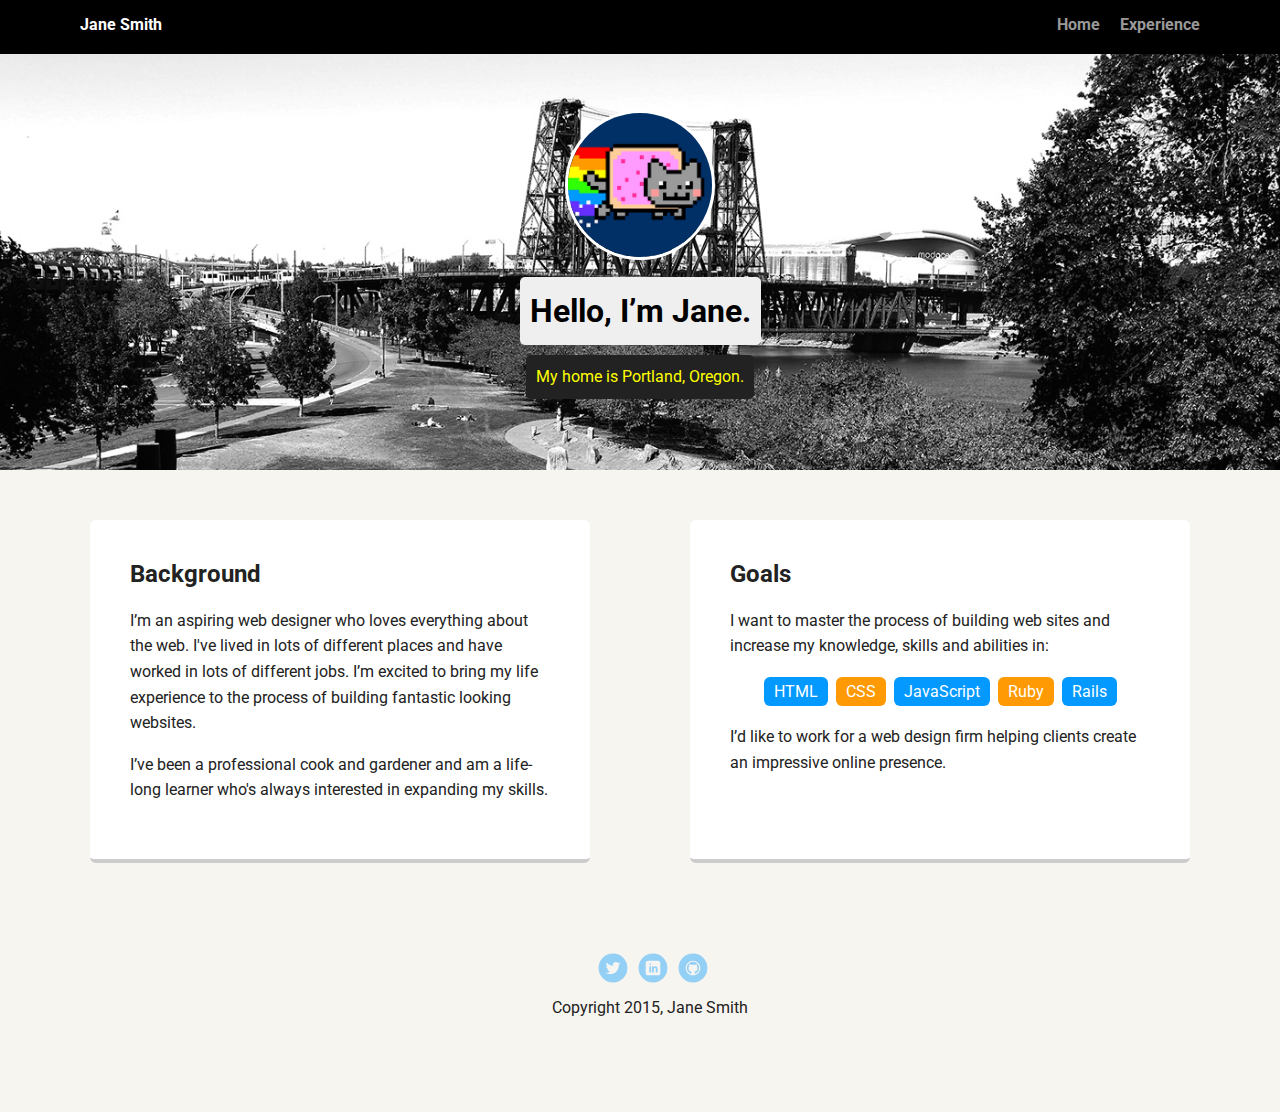
==== index.html @ 9819c8c0 "Downloaded zip file, and uploaded into text editor" ====
<!doctype html>
<html lang="en">
<head>
  <meta charset="utf-8">
  <title>Jane Smith's Profile</title>
  <meta name="viewport" content="width=device-width, initial-scale=1.0">
  <link rel="stylesheet" href="styles.css">
  <link href="https://fonts.googleapis.com/css?family=Muli%7CRoboto:400,300,500,700,900" rel="stylesheet"></head>
  <body>

    <div class="main-nav">
        <ul class="nav">
          <li class="name">Jane Smith</li>
          <li><a href="#">Home</a></li>
          <li><a href="#">Experience</a></li>
        </ul>
    </div>

    <header>
      <img src="images/me.png" alt="Drawing of Jane Smith" class="profile-image">
      <h1 class="tag name">Hello, I’m Jane.</h1>
      <p class="tag location">My home is Portland, Oregon.</p>
    </header>

    <main class="flex">
      <div class="card">
        <h2>Background</h2>
        <p>I’m an aspiring web designer who loves everything about the web. I've lived in lots of different places and have worked in lots of different jobs. I’m excited to bring my life experience to the process of building fantastic looking websites.</p>
        <p>I’ve been a professional cook and gardener and am a life-long learner who's always interested in expanding my skills.</p>
      </div> 

      <div class="card">
        <h2>Goals</h2>
        <p>I want to master the process of building web sites and increase my knowledge, skills and abilities in:</p>
        <ul class="skills">
          <li>HTML</li>
          <li>CSS</li>
          <li>JavaScript</li>
          <li>Ruby</li>
          <li>Rails</li>
        </ul>
        <p>I’d like to work for a web design firm helping clients create an impressive online presence.</p>
      </div> 

    </main>
    <footer>
      <ul>
        <li><a href="#" class="social twitter">Twitter</a></li>
        <li><a href="#" class="social linkedin">LinkedIn</a></li>
        <li><a href="#" class="social github">Github</a></li>
      </ul>
      <p class="copyright">Copyright 2015, Jane Smith</p>
    </footer>
  </body>
  </html>
---- styles.css ----
/* Global Layout Set-up */
* { 
  box-sizing: border-box;
}
  
body {
  margin: 0;
  padding: 0;
  text-align: center;
  font-family: 'Roboto', sans-serif;
  color: #222;
  background: #f7f5f0;
}
/* Link Styles */

a {
  text-decoration: none;
  color: #999;
}
a:hover {
  color: #6633ff;
}

/* Section Styles */

.main-nav {
  width: 100%;
  background: black;
  min-height: 30px;
  padding: 10px;
  position: fixed;
  text-align: center;
}
.nav {
  display: flex;
  justify-content: space-around;
  font-weight: 700;
  list-style-type: none;
  margin: 0 auto;
  padding: 0;
}

.nav .name {
    display: block;
    margin-right: auto;
    color: white;
}
.nav li {
  padding: 5px 10px 10px 10px;
}
.nav a {
  transition: all .5s;
}
.nav a:hover {
  color: white
}

header {
  text-align: center;
  background: url('images/portland.jpg') no-repeat top center ;
  background-size: cover;
  overflow: hidden;
  padding-top: 60px;
}
header {
  line-height: 1.5;
}
header .profile-image {
  margin-top: 50px;
  width: 150px;
  height: 150px;
  border-radius: 50%;
  border: 3px solid white;
  transition: all .5s;
}
header .profile-image:hover {
  transform: scale(1.2) rotate(5deg);
}
.tag {
  background-color: #efefef;
  color: black;
  padding: 10px;
  border-radius: 5px;
  display: table;
  margin: 10px auto;
} 
.location {
  background-color: #222;
  color: yellow;
}
.card {
  margin: 30px;
  padding: 20px 40px 40px;
  max-width: 500px;
  text-align: left;
  background: #fff;
  border-bottom: 4px solid #ccc;
  border-radius: 6px;
  transition: all .5s;
}
.card:hover {
  border-color: #ff99ff;
}

ul.skills {
  padding: 0;
  text-align: center;
}

.skills li {
  border-radius: 6px;
  display: inline-block;
  background: #ff9904;
  color: white;
  padding: 5px 10px;
  margin: 2px;
}

.skills li:nth-child(odd) {
  background: #0399ff;
}

footer {
  width: 100%;
  min-height: 30px;
  padding: 20px 0 40px 20px;
}

footer .copyright {
  top: -8px;
  font-size: .75em;
}

footer ul {
  list-style-type: none;
  margin: 0;
  padding: 0;
}

footer ul li {
  display: inline-block;
}

a.social {
  display: inline-block;
  text-indent: -9999px;
  margin-left: 5px;
  width: 30px;
  height: 30px;
  background-size: 30px 30px;
  opacity: .4;
  transition: all .5s;
}
a.twitter {
  background-image: url(images/twitter.svg);
}
a.linkedin {
  background-image: url(images/linkedin.svg);
}
a.github {
  background-image: url(images/github.svg);
}
a.social:hover {
  opacity: 1;
}
.clearfix {
  clear: both;
}

/* Styles for larger screens */
@media screen and (min-width: 720px) {
  
  .flex {
      display: -ms-flexbox;      /* TWEENER - IE 10 */
      display: flex; 
      max-width: 1200px;
      -ms-flex-pack: distribute;
      justify-content: space-around;
      margin: 0 auto;
  }

  header {
    min-height: 470px;
  }

  .nav {
    max-width: 1200px;
    padding: 0 30px;
  }


  main {
    padding-top: 20px;
  }

  main p {
    line-height: 1.6em;
  }

  footer {
    font-size: 1.3em;
    max-width: 1200px;
    margin: 40px auto;
  }

}
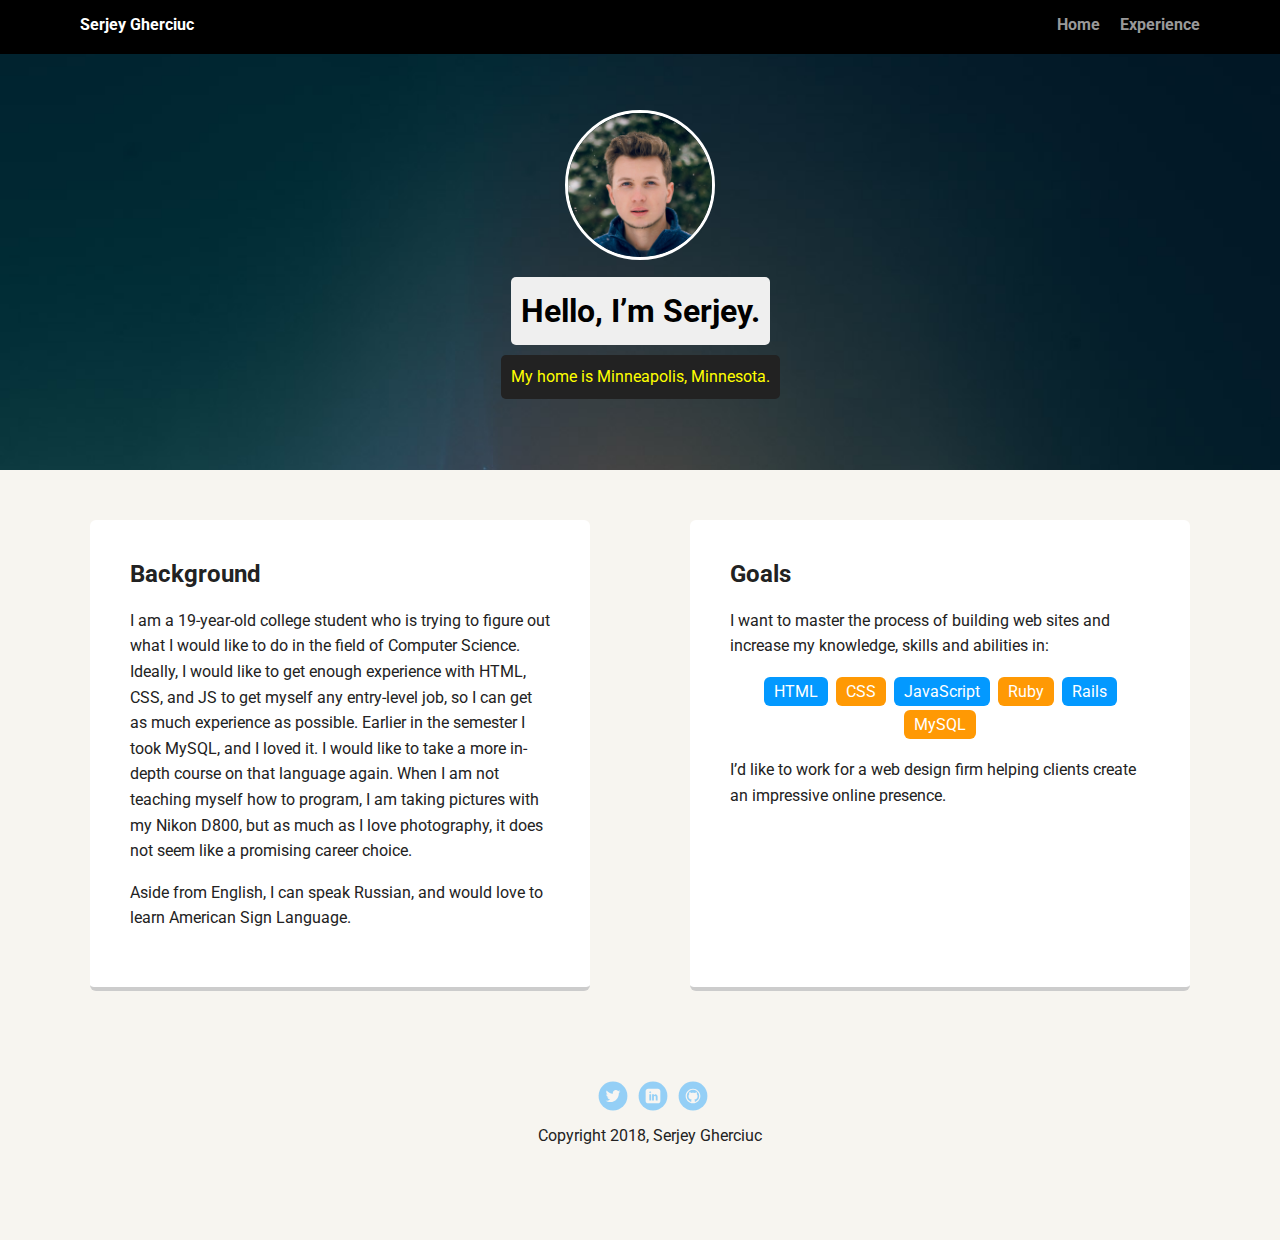
==== commit afab0cbd: "Added a couple of my own pictures" ====
--- a/index.html
+++ b/index.html
@@ -2,7 +2,7 @@
 <html lang="en">
 <head>
   <meta charset="utf-8">
-  <title>Jane Smith's Profile</title>
+  <title>Serjey Gherciuc's Profile</title>
   <meta name="viewport" content="width=device-width, initial-scale=1.0">
   <link rel="stylesheet" href="styles.css">
   <link href="https://fonts.googleapis.com/css?family=Muli%7CRoboto:400,300,500,700,900" rel="stylesheet"></head>
@@ -10,23 +10,23 @@
 
     <div class="main-nav">
         <ul class="nav">
-          <li class="name">Jane Smith</li>
-          <li><a href="#">Home</a></li>
+          <li class="name">Serjey Gherciuc</li>
+          <li><a href="index.html">Home</a></li>
           <li><a href="#">Experience</a></li>
         </ul>
     </div>
 
     <header>
-      <img src="images/me.png" alt="Drawing of Jane Smith" class="profile-image">
-      <h1 class="tag name">Hello, I’m Jane.</h1>
-      <p class="tag location">My home is Portland, Oregon.</p>
+      <img src="images/me3.png" alt="Drawing of Serjey Gherciuc" class="profile-image">
+      <h1 class="tag name">Hello, I’m Serjey.</h1>
+      <p class="tag location">My home is Minneapolis, Minnesota.</p>
     </header>
 
     <main class="flex">
       <div class="card">
         <h2>Background</h2>
-        <p>I’m an aspiring web designer who loves everything about the web. I've lived in lots of different places and have worked in lots of different jobs. I’m excited to bring my life experience to the process of building fantastic looking websites.</p>
-        <p>I’ve been a professional cook and gardener and am a life-long learner who's always interested in expanding my skills.</p>
+        <p>I am a 19-year-old college student who is trying to figure out what I would like to do in the field of Computer Science. Ideally, I would like to get enough experience with HTML, CSS, and JS to get myself any entry-level job, so I can get as much experience as possible. Earlier in the semester I took MySQL, and I loved it. I would like to take a more in-depth course on that language again. When I am not teaching myself how to program, I am taking pictures with my Nikon D800, but as much as I love photography, it does not seem like a promising career choice.</p>
+        <p>Aside from English, I can speak Russian, and would love to learn American Sign Language.</p>
       </div> 
 
       <div class="card">
@@ -38,6 +38,7 @@
           <li>JavaScript</li>
           <li>Ruby</li>
           <li>Rails</li>
+          <li>MySQL</li>
         </ul>
         <p>I’d like to work for a web design firm helping clients create an impressive online presence.</p>
       </div> 
@@ -45,11 +46,11 @@
     </main>
     <footer>
       <ul>
-        <li><a href="#" class="social twitter">Twitter</a></li>
-        <li><a href="#" class="social linkedin">LinkedIn</a></li>
-        <li><a href="#" class="social github">Github</a></li>
+        <li><a href="https://twitter.com/serjeyg" target="_blank" class="social twitter">Twitter</a></li>
+        <li><a href="https://www.linkedin.com/in/serjey-gherciuc-342621163/" target="_blank" class="social linkedin">LinkedIn</a></li>
+        <li><a href="https://github.com/serjeyg"  target="_blank" class="social github">Github</a></li>
       </ul>
-      <p class="copyright">Copyright 2015, Jane Smith</p>
+      <p class="copyright">Copyright 2018, Serjey Gherciuc</p>
     </footer>
   </body>
   </html>
--- a/styles.css
+++ b/styles.css
@@ -49,7 +49,7 @@
   padding: 5px 10px 10px 10px;
 }
 .nav a {
-  transition: all .5s;
+  transition: all .9s;
 }
 .nav a:hover {
   color: white
@@ -57,7 +57,7 @@
 
 header {
   text-align: center;
-  background: url('images/portland.jpg') no-repeat top center ;
+  background: url('images/minnie.jpg') no-repeat top center ;
   background-size: cover;
   overflow: hidden;
   padding-top: 60px;
@@ -74,7 +74,7 @@
   transition: all .5s;
 }
 header .profile-image:hover {
-  transform: scale(1.2) rotate(5deg);
+  transform: scale(1.4) rotate(360deg);
 }
 .tag {
   background-color: #efefef;
